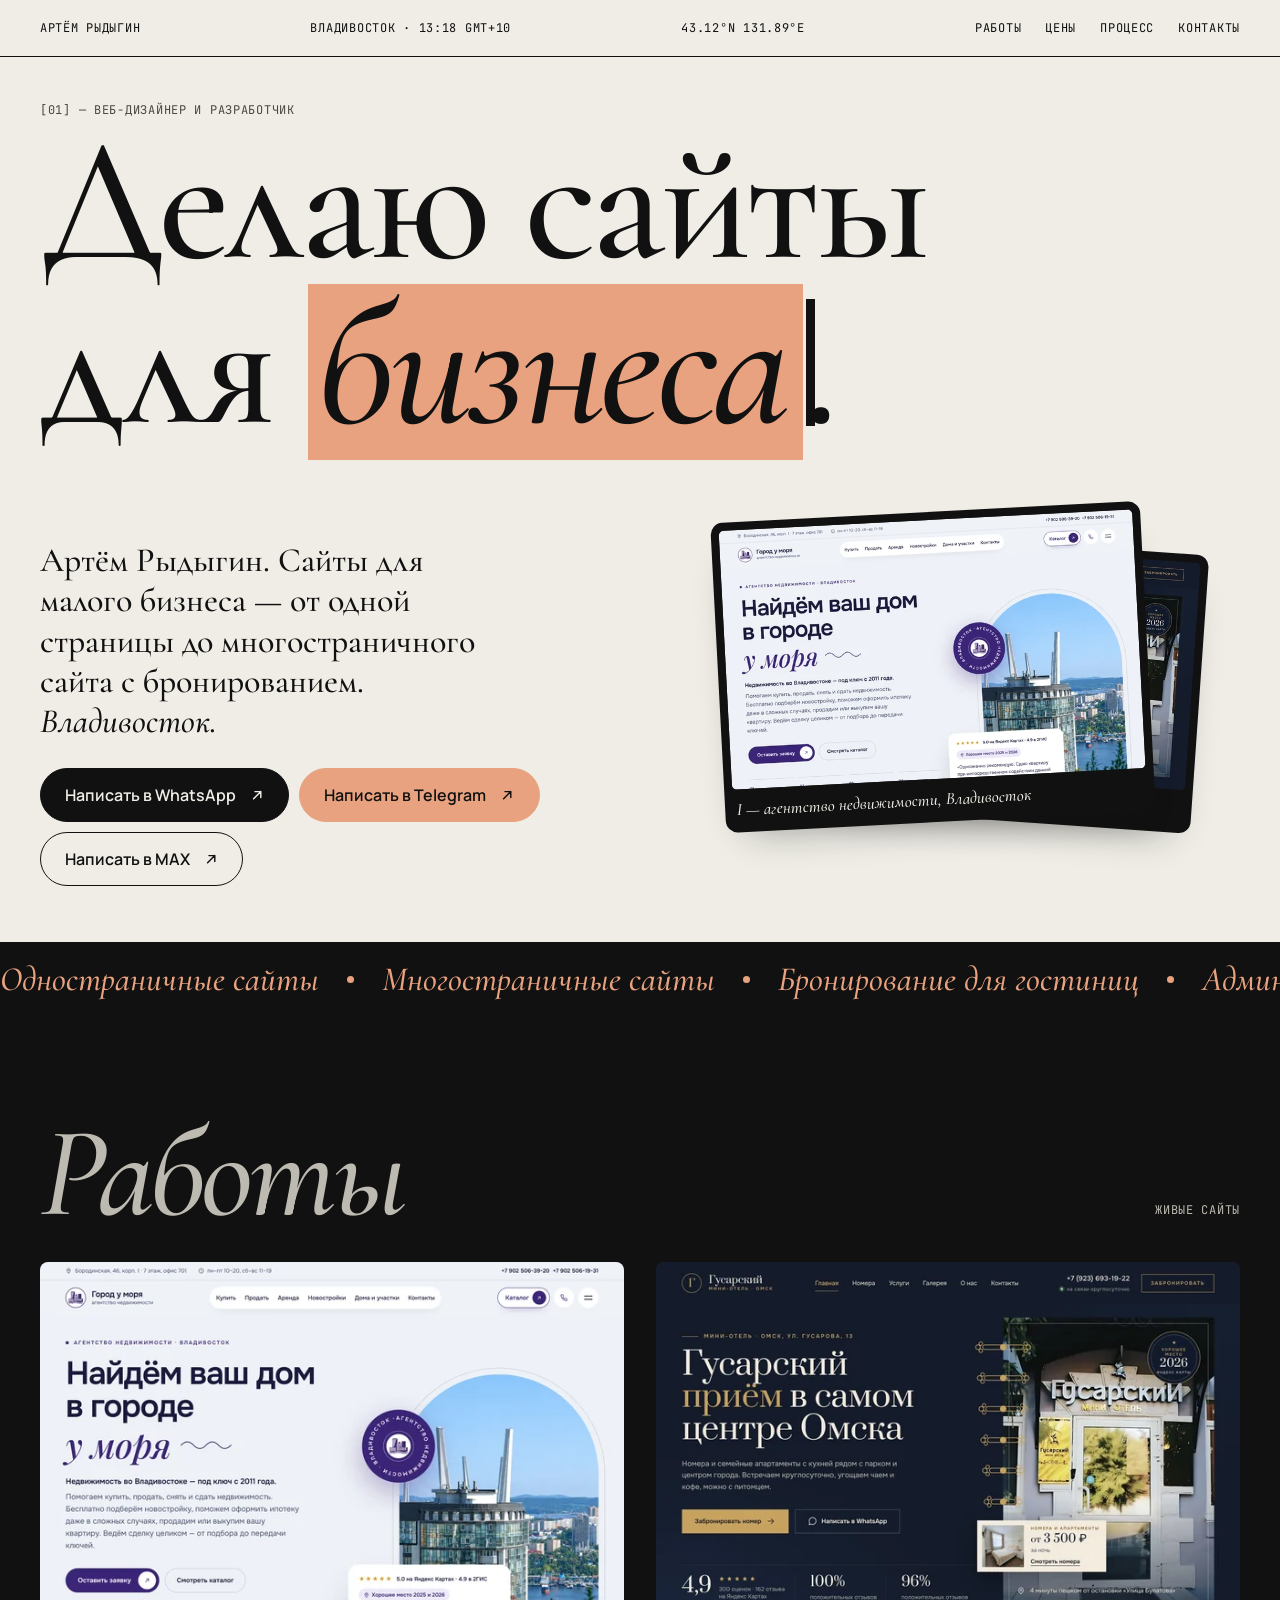
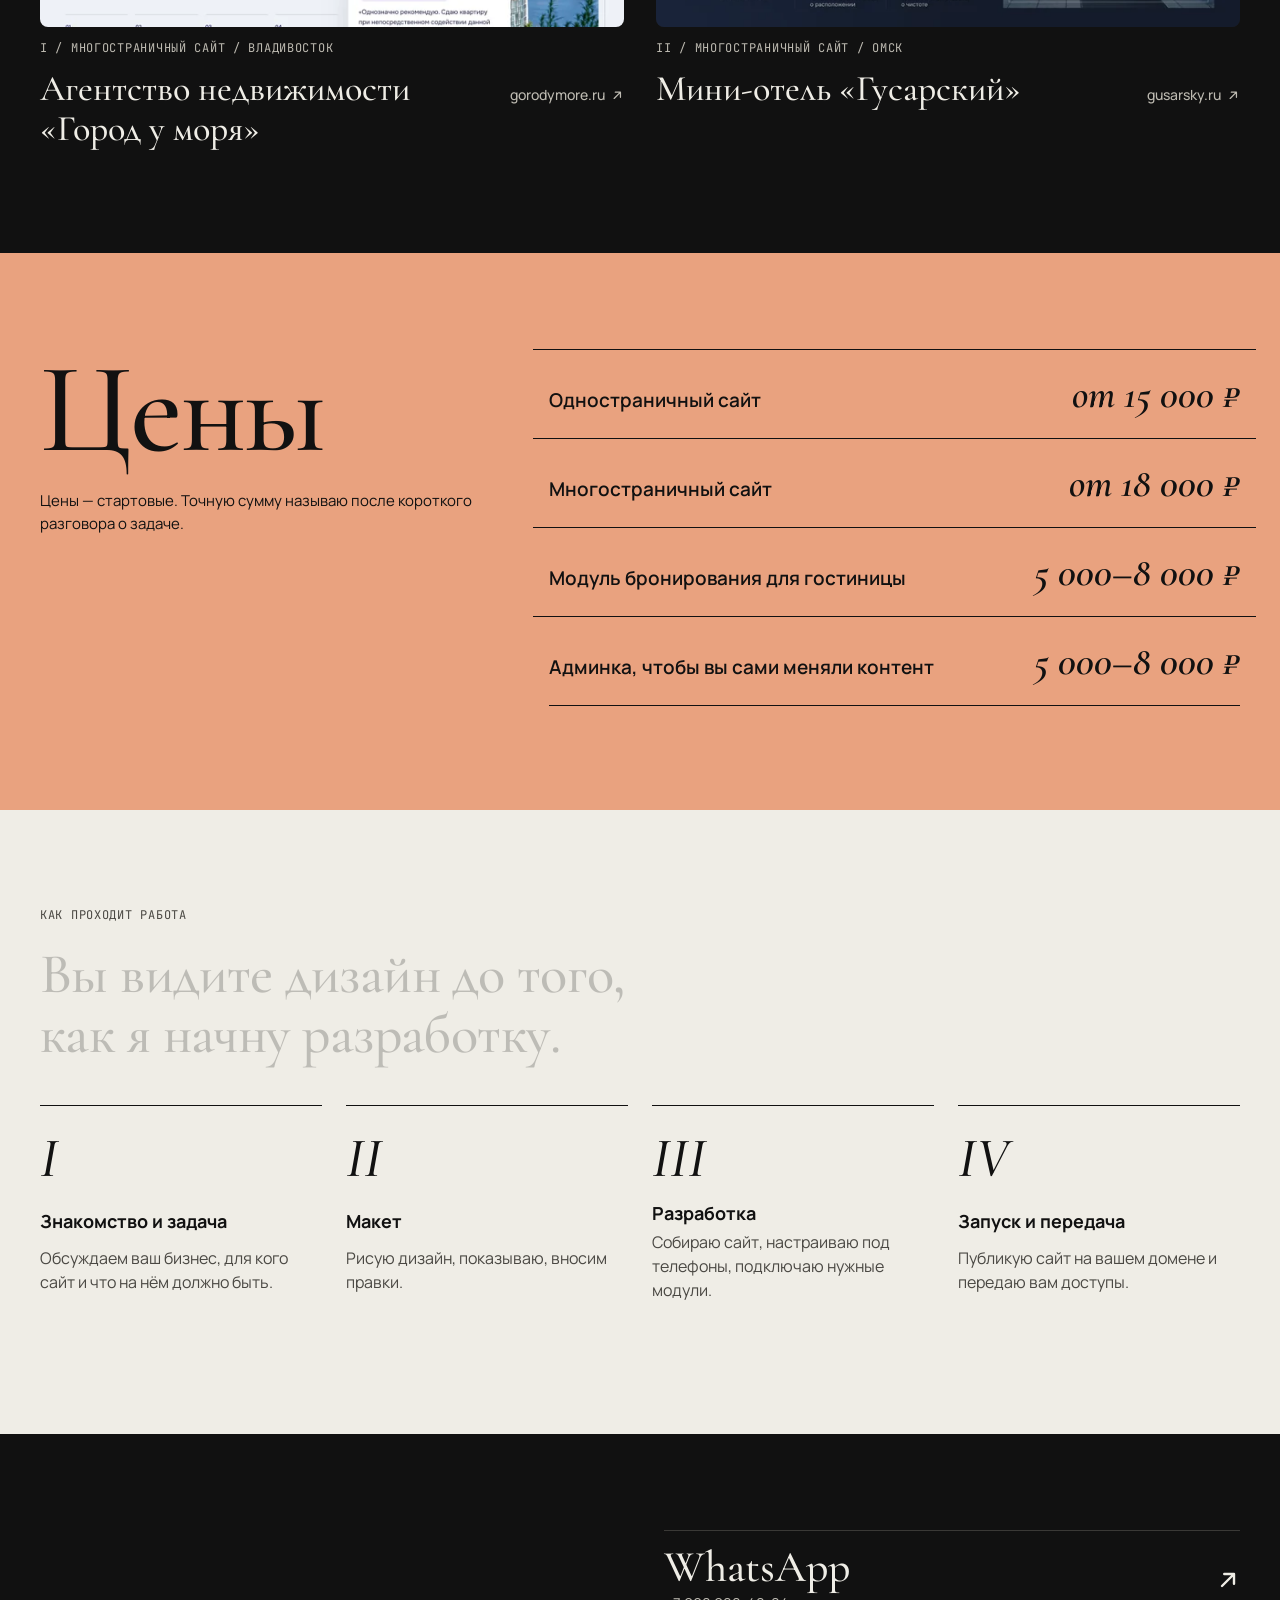
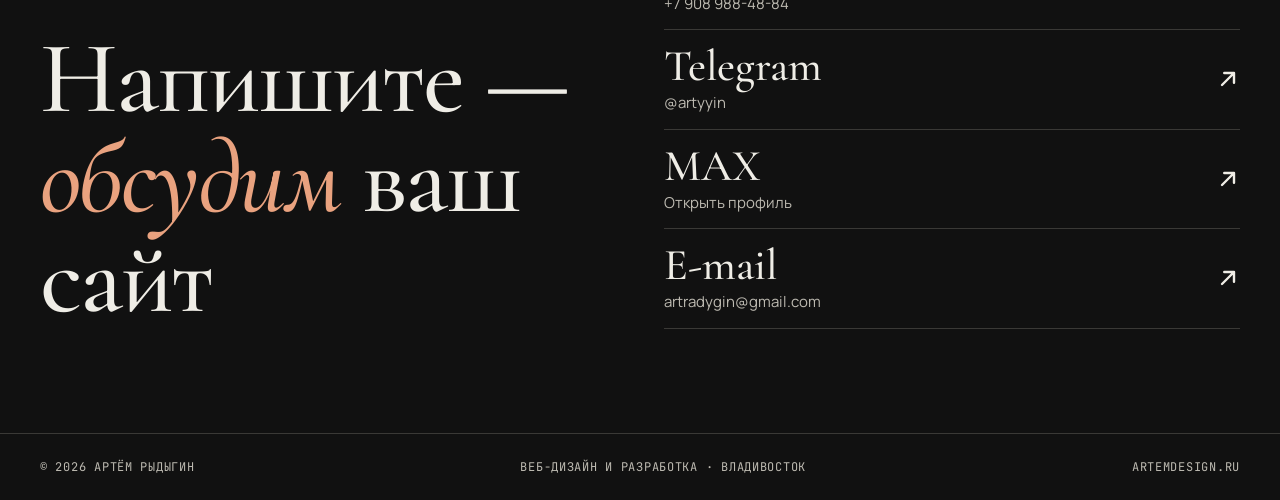
==== index.html @ bce433a4 "Сайт-визитка artemdesign.ru" ====
<!doctype html>
<html lang="ru">
<head>
<meta charset="utf-8">
<meta name="viewport" content="width=device-width, initial-scale=1, viewport-fit=cover">
<title>Артём Рыдыгин — сайты для бизнеса, Владивосток</title>
<meta name="description" content="Веб-дизайнер и разработчик Артём Рыдыгин. Одностраничные и многостраничные сайты для малого бизнеса, модуль бронирования и админка. Цены от 15 000 ₽.">
<link rel="canonical" href="https://artemdesign.ru/">
<meta name="theme-color" content="#EFEDE6">

<meta property="og:type" content="website">
<meta property="og:locale" content="ru_RU">
<meta property="og:site_name" content="artemdesign.ru">
<meta property="og:url" content="https://artemdesign.ru/">
<meta property="og:title" content="Артём Рыдыгин — сайты для бизнеса">
<meta property="og:description" content="Одностраничные и многостраничные сайты для малого бизнеса. Владивосток. Цены от 15 000 ₽.">
<meta property="og:image" content="https://artemdesign.ru/img/og.jpg">
<meta property="og:image:width" content="1200">
<meta property="og:image:height" content="630">
<meta property="og:image:alt" content="Артём Рыдыгин — делаю сайты для бизнеса. Владивосток">
<meta name="twitter:card" content="summary_large_image">

<link rel="icon" href="favicon.svg" type="image/svg+xml">
<link rel="icon" href="favicon-32.png" sizes="32x32" type="image/png">
<link rel="apple-touch-icon" href="apple-touch-icon.png">

<link rel="preload" href="fonts/cormorant-garamond-cyrillic-500-normal.woff2" as="font" type="font/woff2" crossorigin>
<link rel="preload" href="fonts/manrope-cyrillic-wght-normal.woff2" as="font" type="font/woff2" crossorigin>
<link rel="stylesheet" href="css/style.css">
<script>document.documentElement.classList.add('js')</script>
<script src="js/main.js" defer></script>
</head>
<body>
<a class="skip" href="#main">Перейти к содержимому</a>

<svg width="0" height="0" style="position:absolute" aria-hidden="true" focusable="false">
  <symbol id="i-arrow" viewBox="0 0 16 16"><path d="M4 12 12 4M5.5 4H12v6.5" fill="none" stroke="currentColor" stroke-width="1.6" stroke-linecap="round" stroke-linejoin="round"/></symbol>
</svg>

<header class="hud">
  <div class="wrap mono">
    <a class="hud__name" href="#top">Артём Рыдыгин</a>
    <span>Владивосток<span class="hud__time" aria-hidden="true"> · <time id="clock">--:--</time> GMT+10</span></span>
    <span class="hud__coords" aria-hidden="true">43.12°N 131.89°E</span>
    <nav class="hud__nav" aria-label="Разделы">
      <a href="#works">Работы</a>
      <a href="#prices">Цены</a>
      <a href="#process">Процесс</a>
      <a href="#contacts">Контакты</a>
    </nav>
  </div>
</header>

<main id="main">

  <!-- 1. ПЕРВЫЙ ЭКРАН -->
  <section class="hero" id="top">
    <div class="wrap hero__grid">
      <div class="hero__head">
        <p class="mono hero__label hero__fade">[01] — веб-дизайнер и разработчик</p>
        <h1 class="hero__title">
          <span class="sr-only">Делаю сайты для бизнеса.</span>
          <!-- Печатающийся текст: слова меняются по кругу. Список слов — в атрибуте data-type через «|». -->
          <span aria-hidden="true">
            <span class="line"><span>Делаю сайты</span></span>
            <span class="line"><span>для <i class="hl" id="type-word" data-type="бизнеса|гостиниц|агентств|вас">бизнеса</i>.</span></span>
          </span>
        </h1>
      </div>

      <div class="hero__side hero__fade">
        <p class="hero__lead">Артём Рыдыгин. Сайты для малого бизнеса — от&nbsp;одной страницы до многостраничного сайта с&nbsp;бронированием. <i>Владивосток.</i></p>
        <div class="btns" id="hero-cta">
          <a class="btn btn--ink" href="https://wa.me/79089884884" target="_blank" rel="noopener">Написать в WhatsApp <svg class="arrow" aria-hidden="true"><use href="#i-arrow"/></svg></a>
          <a class="btn btn--accent" href="https://t.me/artyyin" target="_blank" rel="noopener">Написать в Telegram <svg class="arrow" aria-hidden="true"><use href="#i-arrow"/></svg></a>
          <a class="btn btn--ghost" href="https://max.ru/u/f9LHodD0cOJtEj8_iA19902Yo01-WHfpEOih9MLzcV7LoJ5UbYwZzejPh-I" target="_blank" rel="noopener">Написать в MAX <svg class="arrow" aria-hidden="true"><use href="#i-arrow"/></svg></a>
        </div>
      </div>

      <a class="stack" href="#works" aria-label="Смотреть работы">
        <figure class="shot shot--b" aria-hidden="true">
          <img src="img/works/gusarsky-1200.webp" srcset="img/works/gusarsky-640.webp 640w, img/works/gusarsky-1200.webp 1200w" sizes="(min-width: 1000px) 380px, 92vw" width="1200" height="750" alt="">
          <figcaption>II — мини-отель, Омск</figcaption>
        </figure>
        <figure class="shot shot--a">
          <img src="img/works/gorodymore-1200.webp" srcset="img/works/gorodymore-640.webp 640w, img/works/gorodymore-1200.webp 1200w, img/works/gorodymore-1800.webp 1800w" sizes="(min-width: 1000px) 430px, 92vw" width="1200" height="750" alt="Сайт агентства недвижимости «Город у моря»" fetchpriority="high">
          <figcaption>I — агентство недвижимости, Владивосток</figcaption>
        </figure>
      </a>
    </div>
  </section>

  <div class="marquee" role="presentation">
    <div class="marquee__track">
      <div class="marquee__group">
        <span>Одностраничные сайты</span><span class="dot"></span>
        <span>Многостраничные сайты</span><span class="dot"></span>
        <span>Бронирование для гостиниц</span><span class="dot"></span>
        <span>Админка для правок</span><span class="dot"></span>
      </div>
      <div class="marquee__group" aria-hidden="true">
        <span>Одностраничные сайты</span><span class="dot"></span>
        <span>Многостраничные сайты</span><span class="dot"></span>
        <span>Бронирование для гостиниц</span><span class="dot"></span>
        <span>Админка для правок</span><span class="dot"></span>
      </div>
    </div>
  </div>

  <!-- 2. РАБОТЫ -->
  <section class="section dark works" id="works" aria-labelledby="works-title">
    <div class="wrap">
      <div class="section__head">
        <h2 class="section__title" id="works-title" data-reveal>Работы</h2>
        <span class="mono">Живые сайты</span>
      </div>

      <div class="works__grid">
        <article class="work" data-reveal>
          <a href="https://gorodymore.ru" target="_blank" rel="noopener">
            <div class="work__frame">
              <img src="img/works/gorodymore-640.webp" srcset="img/works/gorodymore-640.webp 640w, img/works/gorodymore-1200.webp 1200w, img/works/gorodymore-1800.webp 1800w" sizes="(min-width: 800px) 46vw, 92vw" width="1200" height="750" loading="lazy" decoding="async" alt="Главная страница сайта агентства недвижимости «Город у моря»">
            </div>
            <p class="mono work__meta">I / многостраничный сайт / Владивосток</p>
            <h3 class="work__title">Агентство недвижимости «Город у&nbsp;моря» <span class="work__url">gorodymore.ru <svg class="arrow" aria-hidden="true"><use href="#i-arrow"/></svg></span></h3>
          </a>
        </article>

        <article class="work" data-reveal data-delay="1">
          <a href="https://gusarsky.ru" target="_blank" rel="noopener">
            <div class="work__frame">
              <img src="img/works/gusarsky-640.webp" srcset="img/works/gusarsky-640.webp 640w, img/works/gusarsky-1200.webp 1200w, img/works/gusarsky-1800.webp 1800w" sizes="(min-width: 800px) 46vw, 92vw" width="1200" height="750" loading="lazy" decoding="async" alt="Главная страница сайта мини-отеля «Гусарский»">
            </div>
            <p class="mono work__meta">II / многостраничный сайт / Омск</p>
            <h3 class="work__title">Мини-отель «Гусарский» <span class="work__url">gusarsky.ru <svg class="arrow" aria-hidden="true"><use href="#i-arrow"/></svg></span></h3>
          </a>
        </article>

        <!-- [ЗАПОЛНИТЬ] Работа III. Чтобы показать: уберите слово hidden, вставьте скриншот (img/works/имя-640.webp и -1200.webp), ссылку и подписи. -->
        <article class="work" data-reveal hidden>
          <a href="https://ЗАПОЛНИТЬ" target="_blank" rel="noopener">
            <div class="work__frame">
              <img src="img/works/ЗАПОЛНИТЬ-640.webp" srcset="img/works/ЗАПОЛНИТЬ-640.webp 640w, img/works/ЗАПОЛНИТЬ-1200.webp 1200w, img/works/ЗАПОЛНИТЬ-1800.webp 1800w" sizes="(min-width: 800px) 46vw, 92vw" width="1200" height="750" loading="lazy" decoding="async" alt="[ЗАПОЛНИТЬ]">
            </div>
            <p class="mono work__meta">III / [ЗАПОЛНИТЬ тип сайта] / [ЗАПОЛНИТЬ город]</p>
            <h3 class="work__title">[ЗАПОЛНИТЬ название] <span class="work__url">[ЗАПОЛНИТЬ адрес] <svg class="arrow" aria-hidden="true"><use href="#i-arrow"/></svg></span></h3>
          </a>
        </article>

        <!-- [ЗАПОЛНИТЬ] Работа IV — так же, как III. -->
        <article class="work" data-reveal data-delay="1" hidden>
          <a href="https://ЗАПОЛНИТЬ" target="_blank" rel="noopener">
            <div class="work__frame">
              <img src="img/works/ЗАПОЛНИТЬ-640.webp" srcset="img/works/ЗАПОЛНИТЬ-640.webp 640w, img/works/ЗАПОЛНИТЬ-1200.webp 1200w, img/works/ЗАПОЛНИТЬ-1800.webp 1800w" sizes="(min-width: 800px) 46vw, 92vw" width="1200" height="750" loading="lazy" decoding="async" alt="[ЗАПОЛНИТЬ]">
            </div>
            <p class="mono work__meta">IV / [ЗАПОЛНИТЬ тип сайта] / [ЗАПОЛНИТЬ город]</p>
            <h3 class="work__title">[ЗАПОЛНИТЬ название] <span class="work__url">[ЗАПОЛНИТЬ адрес] <svg class="arrow" aria-hidden="true"><use href="#i-arrow"/></svg></span></h3>
          </a>
        </article>
      </div>
    </div>
  </section>

  <!-- 3. УСЛУГИ И ЦЕНЫ -->
  <section class="section prices" id="prices" aria-labelledby="prices-title">
    <div class="wrap prices__grid">
      <div>
        <h2 class="section__title" id="prices-title" data-reveal>Цены</h2>
        <p class="prices__note" data-reveal data-delay="1">Цены — стартовые. Точную сумму называю после короткого разговора о&nbsp;задаче.</p>
      </div>
      <ul class="prices__list">
        <li class="price" data-reveal><span class="price__name">Одностраничный сайт</span><span class="price__sum">от 15&nbsp;000&nbsp;₽</span></li>
        <li class="price" data-reveal data-delay="1"><span class="price__name">Многостраничный сайт</span><span class="price__sum">от 18&nbsp;000&nbsp;₽</span></li>
        <li class="price" data-reveal data-delay="2"><span class="price__name">Модуль бронирования для гостиницы</span><span class="price__sum">5&nbsp;000–8&nbsp;000&nbsp;₽</span></li>
        <li class="price" data-reveal data-delay="3"><span class="price__name">Админка, чтобы вы сами меняли контент</span><span class="price__sum">5&nbsp;000–8&nbsp;000&nbsp;₽</span></li>
      </ul>
    </div>
  </section>

  <!-- 4. КАК ПРОХОДИТ РАБОТА -->
  <section class="section process" id="process" aria-labelledby="process-title">
    <div class="wrap">
      <h2 class="sr-only" id="process-title">Как проходит работа</h2>
      <p class="mono" style="color:var(--muted);margin-bottom:20px">Как проходит работа</p>
      <p class="process__intro" data-words>Вы видите дизайн до того, как я начну разработку.</p>
      <ol class="steps">
        <li class="step" data-reveal><span class="step__num" aria-hidden="true">I</span><h3 class="step__title">Знакомство и задача</h3><p class="step__text">Обсуждаем ваш бизнес, для кого сайт и что на нём должно быть.</p></li>
        <li class="step" data-reveal data-delay="1"><span class="step__num" aria-hidden="true">II</span><h3 class="step__title">Макет</h3><p class="step__text">Рисую дизайн, показываю, вносим правки.</p></li>
        <li class="step" data-reveal data-delay="2"><span class="step__num" aria-hidden="true">III</span><h3 class="step__title">Разработка</h3><p class="step__text">Собираю сайт, настраиваю под телефоны, подключаю нужные модули.</p></li>
        <li class="step" data-reveal data-delay="3"><span class="step__num" aria-hidden="true">IV</span><h3 class="step__title">Запуск и передача</h3><p class="step__text">Публикую сайт на вашем домене и передаю вам доступы.</p></li>
      </ol>
    </div>
  </section>

  <!-- 5. ОТЗЫВ — [ЗАПОЛНИТЬ]. Блок скрыт (hidden), пока нет реального отзыва с разрешением клиента.
       Чтобы показать: уберите слово hidden и впишите текст отзыва, имя и компанию. -->
  <section class="section review" id="review" aria-labelledby="review-title" hidden>
    <div class="wrap">
      <h2 class="mono" id="review-title" style="color:var(--muted);margin-bottom:20px">Отзыв</h2>
      <figure>
        <blockquote><p>[ЗАПОЛНИТЬ: текст отзыва]</p></blockquote>
        <figcaption class="mono">[ЗАПОЛНИТЬ: имя, компания]</figcaption>
      </figure>
    </div>
  </section>

  <!-- 6. КОНТАКТЫ -->
  <section class="section dark contacts" id="contacts" aria-labelledby="contacts-title">
    <div class="wrap contacts__grid">
      <h2 class="contacts__title" id="contacts-title" data-reveal>Напишите — <i>обсудим</i> ваш сайт</h2>
      <ul class="clist">
        <li data-reveal><a href="https://wa.me/79089884884" target="_blank" rel="noopener"><span class="clist__label">WhatsApp</span><span class="clist__value">+7 908 988-48-84</span><svg class="arrow" aria-hidden="true"><use href="#i-arrow"/></svg></a></li>
        <li data-reveal data-delay="1"><a href="https://t.me/artyyin" target="_blank" rel="noopener"><span class="clist__label">Telegram</span><span class="clist__value">@artyyin</span><svg class="arrow" aria-hidden="true"><use href="#i-arrow"/></svg></a></li>
        <li data-reveal data-delay="1"><a href="https://max.ru/u/f9LHodD0cOJtEj8_iA19902Yo01-WHfpEOih9MLzcV7LoJ5UbYwZzejPh-I" target="_blank" rel="noopener"><span class="clist__label">MAX</span><span class="clist__value">Открыть профиль</span><svg class="arrow" aria-hidden="true"><use href="#i-arrow"/></svg></a></li>
        <li data-reveal data-delay="2"><a href="mailto:artradygin@gmail.com"><span class="clist__label">E-mail</span><span class="clist__value">artradygin@gmail.com</span><svg class="arrow" aria-hidden="true"><use href="#i-arrow"/></svg></a></li>
      </ul>
    </div>
  </section>
</main>

<footer class="dark foot">
  <div class="wrap mono">
    <span>© <span id="year">2026</span> Артём Рыдыгин</span>
    <span>Веб-дизайн и разработка · Владивосток</span>
    <!-- [ЗАПОЛНИТЬ при желании] статус: самозанятый / ИП, ИНН — только если хотите это показывать -->
    <span>artemdesign.ru</span>
  </div>
</footer>

<nav class="dock" id="dock" aria-label="Быстрая связь">
  <a href="https://wa.me/79089884884" target="_blank" rel="noopener">WhatsApp</a>
  <a href="https://t.me/artyyin" target="_blank" rel="noopener">Telegram</a>
  <a href="https://max.ru/u/f9LHodD0cOJtEj8_iA19902Yo01-WHfpEOih9MLzcV7LoJ5UbYwZzejPh-I" target="_blank" rel="noopener">MAX</a>
</nav>
</body>
</html>
---- css/style.css ----
/* ==========================================================
   artemdesign.ru — визитка Артёма Рыдыгина
   Mobile first. Одна тема. Анимации — только transform/opacity.
   ========================================================== */

/* ---------- Шрифты (лежат локально в /fonts) ---------- */
@font-face{font-family:"Cormorant Garamond";font-style:normal;font-weight:500;font-display:swap;src:url(../fonts/cormorant-garamond-cyrillic-500-normal.woff2) format("woff2");unicode-range:U+0301,U+0400-045F,U+0490-0491,U+04B0-04B1,U+2116}
@font-face{font-family:"Cormorant Garamond";font-style:normal;font-weight:500;font-display:swap;src:url(../fonts/cormorant-garamond-latin-500-normal.woff2) format("woff2");unicode-range:U+0000-00FF,U+0131,U+0152-0153,U+02BB-02BC,U+02C6,U+02DA,U+02DC,U+2000-206F,U+20AC,U+2122,U+2212,U+FEFF,U+FFFD}
@font-face{font-family:"Cormorant Garamond";font-style:normal;font-weight:500;font-display:swap;src:url(../fonts/cormorant-garamond-rub-500-normal.woff2) format("woff2");unicode-range:U+20BD}
@font-face{font-family:"Cormorant Garamond";font-style:italic;font-weight:500;font-display:swap;src:url(../fonts/cormorant-garamond-cyrillic-500-italic.woff2) format("woff2");unicode-range:U+0301,U+0400-045F,U+0490-0491,U+04B0-04B1,U+2116}
@font-face{font-family:"Cormorant Garamond";font-style:italic;font-weight:500;font-display:swap;src:url(../fonts/cormorant-garamond-latin-500-italic.woff2) format("woff2");unicode-range:U+0000-00FF,U+0131,U+0152-0153,U+02BB-02BC,U+02C6,U+02DA,U+02DC,U+2000-206F,U+20AC,U+2122,U+2212,U+FEFF,U+FFFD}
@font-face{font-family:"Cormorant Garamond";font-style:italic;font-weight:500;font-display:swap;src:url(../fonts/cormorant-garamond-rub-500-italic.woff2) format("woff2");unicode-range:U+20BD}
@font-face{font-family:"Cormorant Garamond";font-style:italic;font-weight:600;font-display:swap;src:url(../fonts/cormorant-garamond-cyrillic-600-italic.woff2) format("woff2");unicode-range:U+0301,U+0400-045F,U+0490-0491,U+04B0-04B1,U+2116}
@font-face{font-family:"Cormorant Garamond";font-style:italic;font-weight:600;font-display:swap;src:url(../fonts/cormorant-garamond-latin-600-italic.woff2) format("woff2");unicode-range:U+0000-00FF,U+0131,U+0152-0153,U+02BB-02BC,U+02C6,U+02DA,U+02DC,U+2000-206F,U+20AC,U+2122,U+2212,U+FEFF,U+FFFD}
@font-face{font-family:"Cormorant Garamond";font-style:italic;font-weight:600;font-display:swap;src:url(../fonts/cormorant-garamond-rub-600-italic.woff2) format("woff2");unicode-range:U+20BD}
@font-face{font-family:Manrope;font-style:normal;font-weight:200 800;font-display:swap;src:url(../fonts/manrope-cyrillic-wght-normal.woff2) format("woff2");unicode-range:U+0301,U+0400-045F,U+0490-0491,U+04B0-04B1,U+2116}
@font-face{font-family:Manrope;font-style:normal;font-weight:200 800;font-display:swap;src:url(../fonts/manrope-latin-wght-normal.woff2) format("woff2");unicode-range:U+0000-00FF,U+0131,U+0152-0153,U+02BB-02BC,U+02C6,U+02DA,U+02DC,U+2000-206F,U+20AC,U+2122,U+2212,U+FEFF,U+FFFD}
@font-face{font-family:Manrope;font-style:normal;font-weight:200 800;font-display:swap;src:url(../fonts/manrope-rub-wght-normal.woff2) format("woff2");unicode-range:U+20BD}
@font-face{font-family:"JetBrains Mono";font-style:normal;font-weight:400;font-display:swap;src:url(../fonts/jetbrains-mono-cyrillic-400-normal.woff2) format("woff2");unicode-range:U+0301,U+0400-045F,U+0490-0491,U+04B0-04B1,U+2116}
@font-face{font-family:"JetBrains Mono";font-style:normal;font-weight:400;font-display:swap;src:url(../fonts/jetbrains-mono-latin-400-normal.woff2) format("woff2");unicode-range:U+0000-00FF,U+0131,U+0152-0153,U+02BB-02BC,U+02C6,U+02DA,U+02DC,U+2000-206F,U+20AC,U+2122,U+2212,U+FEFF,U+FFFD}

/* ---------- Переменные ---------- */
:root{
  --paper:#EFEDE6;
  --ink:#111111;
  --muted:#4A4843;        /* на бумаге: контраст ~8:1 */
  --accent:#E9A27F;       /* мягкий абрикос вместо оранжевого */
  --accent-deep:#9A4A26;  /* для ссылок при наведении на бумаге */
  --on-dark:#EFEDE6;
  --on-dark-muted:#BDBAB1;/* на чёрном: контраст ~10:1 */
  --line-dark:#3A3936;

  --serif:"Cormorant Garamond", "Times New Roman", Georgia, serif;
  --sans:Manrope, system-ui, -apple-system, "Segoe UI", Roboto, sans-serif;
  --mono:"JetBrains Mono", ui-monospace, SFMono-Regular, Menlo, monospace;

  --pad:16px;
  --max:1360px;
  --ease:cubic-bezier(.2,.7,.2,1);
}
@media (min-width:700px){:root{--pad:32px}}
@media (min-width:1100px){:root{--pad:40px}}

/* ---------- База ---------- */
*,*::before,*::after{box-sizing:border-box}
html{-webkit-text-size-adjust:100%;text-size-adjust:100%}
@media (prefers-reduced-motion:no-preference){html{scroll-behavior:smooth}}
body{margin:0;background:var(--paper);color:var(--ink);font-family:var(--sans);font-size:16px;line-height:1.5;-webkit-font-smoothing:antialiased;text-rendering:optimizeLegibility}
img{display:block;max-width:100%;height:auto}
a{color:inherit}
h1,h2,h3,p{margin:0}
:focus-visible{outline:2px solid var(--ink);outline-offset:3px;border-radius:4px}
.dark :focus-visible{outline-color:var(--on-dark)}
.wrap{width:100%;max-width:var(--max);margin-inline:auto;padding-inline:var(--pad)}
.sr-only{position:absolute;width:1px;height:1px;padding:0;margin:-1px;overflow:hidden;clip:rect(0,0,0,0);white-space:nowrap;border:0}
.skip{position:absolute;left:8px;top:-60px;z-index:100;background:var(--ink);color:var(--paper);padding:12px 16px;border-radius:8px;text-decoration:none}
.skip:focus{top:8px}
.mono{font-family:var(--mono);font-size:12px;letter-spacing:.06em;text-transform:uppercase}
.arrow{width:.9em;height:.9em;flex:none;transition:transform .3s var(--ease)}

/* ---------- Шапка (приборная строка) ---------- */
.hud{border-bottom:1px solid var(--ink)}
.hud .wrap{min-height:48px;display:flex;align-items:center;justify-content:space-between;gap:16px}
.hud__name{font-weight:400;text-decoration:none}
.hud__coords,.hud__nav{display:none}
.hud__nav{gap:24px}
.hud__nav a{text-decoration:none;padding:12px 0}
.hud__nav a:hover{color:var(--accent-deep)}
@media (min-width:1000px){
  .hud .wrap{min-height:56px}
  .hud__coords,.hud__nav{display:flex}
}

/* ---------- Кнопки ---------- */
.btns{display:flex;flex-direction:column;gap:10px}
.btn{display:flex;align-items:center;justify-content:space-between;gap:14px;min-height:56px;padding:0 24px;border-radius:999px;font-family:var(--sans);font-weight:600;font-size:16px;text-decoration:none;border:1px solid var(--ink);transition:background-color .25s,color .25s}
.btn:hover .arrow{transform:translate(2px,-2px)}
.btn--ink{background:var(--ink);color:var(--paper)}
.btn--ink:hover{background:#2a2a2a}
.btn--accent{background:var(--accent);color:var(--ink);border-color:var(--accent)}
.btn--accent:hover{background:#E19470}
.btn--ghost{background:transparent;color:var(--ink)}
.btn--ghost:hover{background:var(--ink);color:var(--paper)}
@media (min-width:600px){
  .btns{flex-direction:row;flex-wrap:wrap}
  .btn{justify-content:center;min-height:54px}
}

/* ---------- Первый экран ---------- */
.hero{padding-block:28px 40px;overflow:hidden}
.hero__grid{display:grid;gap:28px}
.hero__label{color:var(--muted)}
.hero__title{font-family:var(--serif);font-weight:500;font-size:clamp(44px,14vw,176px);line-height:.94;letter-spacing:-.025em;margin-top:18px}
.hero__title .line{display:block;overflow:hidden;padding-bottom:.06em;margin-bottom:-.06em}
.hero__title .line>span{display:inline-block;white-space:nowrap}
.caret{display:inline-block;width:.05em;height:.72em;margin-left:.02em;margin-right:-.07em;background:currentColor;vertical-align:-.02em;animation:blink 1.05s steps(1) infinite}
@keyframes blink{50%{opacity:0}}
.hl{font-style:italic;padding:0 .1em 0 .06em;border-radius:.06em;background:linear-gradient(var(--accent),var(--accent)) no-repeat 0 0/100% 100%;-webkit-box-decoration-break:clone;box-decoration-break:clone}
.hero__lead{font-family:var(--serif);font-size:clamp(24px,3.2vw,34px);line-height:1.18;max-width:30ch}
.hero__lead i{font-style:italic}
.hero__side{display:flex;flex-direction:column;gap:26px}

.stack{position:relative;display:block;text-decoration:none}
.shot{display:flex;flex-direction:column;gap:8px;background:var(--ink);color:var(--on-dark);border-radius:12px;padding:8px;box-shadow:0 20px 40px -24px rgba(17,17,17,.45)}
.shot img{border-radius:5px;aspect-ratio:16/10;object-fit:cover;object-position:top;width:100%}
.shot figcaption{font-family:var(--serif);font-style:italic;font-size:17px;padding:0 4px 2px}
.stack .shot--a{transform:rotate(-2deg)}
.stack .shot--b{display:none}

@media (min-width:1000px){
  .hero{padding-block:44px 56px}
  .hero__title{margin-top:0}
  .hero__grid{grid-template-columns:minmax(0,1.05fr) minmax(0,1fr);align-items:end;column-gap:48px;row-gap:36px}
  .hero__head{grid-column:1/-1}
  .stack{height:400px}
  .stack .shot{position:absolute;width:min(430px,82%)}
  .stack .shot--a{left:0;top:10px;transform:rotate(-3deg);z-index:2}
  .stack .shot--b{display:flex;right:0;top:40px;transform:rotate(4deg);width:min(380px,72%)}
  .stack:hover .shot--a{transform:rotate(-4deg) translateY(-6px)}
  .stack:hover .shot--b{transform:rotate(6deg) translate(8px,-4px)}
  .stack .shot{transition:transform .5s var(--ease)}
}

/* ---------- Бегущая строка ---------- */
.marquee{background:var(--ink);color:var(--accent);overflow:hidden;padding-block:12px}
.marquee__track{display:flex;width:max-content;font-family:var(--serif);font-style:italic;font-weight:500;font-size:clamp(24px,3vw,34px);white-space:nowrap}
.marquee__group{display:flex;align-items:center;gap:28px;padding-right:28px}
.dot{width:7px;height:7px;border-radius:50%;background:currentColor;flex:none}

/* ---------- Разделы: общее ---------- */
.section{padding-block:56px 64px}
@media (min-width:1000px){.section{padding-block:96px 104px}}
.section__head{display:flex;justify-content:space-between;align-items:baseline;gap:16px;margin-bottom:28px}
.section__title{font-family:var(--serif);font-weight:500;font-size:clamp(64px,10vw,140px);line-height:.95;letter-spacing:-.025em}
.dark{background:var(--ink);color:var(--on-dark)}

/* ---------- Работы ---------- */
.works .section__title{font-style:italic;color:var(--on-dark-muted)}
.works .section__head .mono{color:var(--on-dark-muted)}
.works__grid{display:grid;gap:40px}
@media (min-width:800px){.works__grid{grid-template-columns:repeat(2,minmax(0,1fr));gap:48px 32px}}
.work a{display:flex;flex-direction:column;gap:12px;text-decoration:none}
.work__frame{border-radius:8px;overflow:hidden;background:#1d1d1c}
.work__frame img{width:100%;aspect-ratio:16/10;object-fit:cover;object-position:top;transition:transform .9s var(--ease)}
.work a:hover .work__frame img{transform:scale(1.03)}
.work__meta{color:var(--on-dark-muted)}
.work__title{font-family:var(--serif);font-weight:500;font-size:clamp(26px,3vw,36px);line-height:1.1;display:flex;align-items:baseline;justify-content:space-between;gap:16px}
.work__url{font-family:var(--sans);font-size:14px;color:var(--on-dark-muted);display:inline-flex;align-items:center;gap:6px;white-space:nowrap}
.work a:hover .work__url{color:var(--on-dark)}
.work a:hover .arrow{transform:translate(2px,-2px)}

/* ---------- Цены ---------- */
.prices{background:var(--accent)}
.prices__list{list-style:none;margin:0;padding:0;border-bottom:1px solid var(--ink)}
.price{position:relative;isolation:isolate;display:grid;grid-template-columns:1fr auto;align-items:baseline;gap:6px 16px;padding:18px 12px;margin-inline:-12px;border-top:1px solid var(--ink)}
/* мягкая подсветка: светлая полоса «наливается» слева направо, текст чуть сдвигается */
.price::before{content:"";position:absolute;inset:0;z-index:-1;background:rgba(239,237,230,.6);border-radius:6px;transform:scaleX(0);transform-origin:left center;transition:transform .8s var(--ease)}
.price__name,.price__sum{transition:transform .7s var(--ease)}
.price__name{font-weight:600;font-size:17px;line-height:1.3}
.price__sum{font-family:var(--serif);font-style:italic;font-weight:600;font-size:clamp(26px,3.4vw,40px);line-height:1;white-space:nowrap}
.price.is-active::before{transform:scaleX(1)}
.price.is-active .price__name{transform:translateX(10px)}
.price.is-active .price__sum{transform:translateX(-8px)}
@media (hover:hover){
  .price:hover::before{transform:scaleX(1)}
  .price:hover .price__name{transform:translateX(10px)}
  .price:hover .price__sum{transform:translateX(-8px)}
}
.prices__note{margin-top:20px;font-size:15px;max-width:52ch}
@media (min-width:1000px){
  .prices__grid{display:grid;grid-template-columns:minmax(0,.8fr) minmax(0,1.2fr);gap:48px;align-items:start}
  .price{padding:24px 16px;margin-inline:-16px}
  .price__name{font-size:19px}
}

/* ---------- Как проходит работа ---------- */
.process__intro{font-family:var(--serif);font-size:clamp(30px,4.4vw,60px);line-height:1.08;letter-spacing:-.01em;max-width:22ch;margin-bottom:40px}
.process__intro .w{transition:opacity .3s linear}
.steps{list-style:none;margin:0;padding:0;display:grid;gap:0;counter-reset:step}
.step{border-top:1px solid var(--ink);padding:20px 0 28px;display:grid;grid-template-columns:64px 1fr;gap:4px 12px}
.step__num{font-family:var(--serif);font-style:italic;font-weight:500;font-size:34px;line-height:1;grid-row:span 2}
.step__title{font-weight:700;font-size:18px;line-height:1.3}
.step__text{color:var(--muted);font-size:16px}
@media (min-width:900px){
  .steps{grid-template-columns:repeat(4,minmax(0,1fr));gap:24px}
  .step{grid-template-columns:1fr;padding-top:24px}
  .step__num{font-size:56px;grid-row:auto;margin-bottom:12px}
}

/* ---------- Отзыв (скрыт, пока нет реального) ---------- */
.review blockquote{margin:0;font-family:var(--serif);font-size:clamp(28px,3.6vw,48px);line-height:1.15;max-width:28ch}
.review figcaption{margin-top:20px}

/* ---------- Контакты ---------- */
.contacts__title{font-family:var(--serif);font-weight:500;font-size:clamp(48px,8vw,120px);line-height:.98;letter-spacing:-.02em;margin-bottom:36px}
.contacts__title i{color:var(--accent)}
.clist{list-style:none;margin:0;padding:0;border-bottom:1px solid var(--line-dark)}
.clist a{display:grid;grid-template-columns:1fr auto;align-items:center;gap:4px 16px;min-height:72px;padding:14px 0;border-top:1px solid var(--line-dark);text-decoration:none;transition:color .25s}
.clist__label{font-family:var(--serif);font-size:clamp(28px,3.6vw,44px);line-height:1}
.clist__value{grid-column:1;color:var(--on-dark-muted);font-size:15px;overflow-wrap:anywhere}
.clist .arrow{grid-row:1/span 2;grid-column:2;width:24px;height:24px}
.clist a:hover{color:var(--accent)}
.clist a:hover .arrow{transform:translate(3px,-3px)}
@media (min-width:900px){
  .contacts__grid{display:grid;grid-template-columns:minmax(0,1fr) minmax(0,1fr);gap:48px;align-items:end}
  .contacts__title{margin-bottom:0}
}

/* ---------- Подвал ---------- */
.foot{border-top:1px solid var(--line-dark);padding-block:24px calc(24px + env(safe-area-inset-bottom))}
.foot .wrap{display:flex;flex-wrap:wrap;gap:8px 24px;justify-content:space-between;color:var(--on-dark-muted)}

/* ---------- Нижняя панель связи (только телефон) ---------- */
.dock{position:fixed;left:10px;right:10px;bottom:calc(10px + env(safe-area-inset-bottom));z-index:50;display:grid;grid-template-columns:repeat(3,minmax(0,1fr));gap:6px;padding:6px;background:var(--ink);border-radius:999px;box-shadow:0 12px 30px -10px rgba(0,0,0,.5);transform:translateY(140%);transition:transform .4s var(--ease)}
.dock.is-shown{transform:none}
.dock a{min-height:48px;display:flex;align-items:center;justify-content:center;border-radius:999px;text-decoration:none;font-weight:700;font-size:14px}
.dock a:nth-child(1){background:var(--paper);color:var(--ink)}
.dock a:nth-child(2){background:var(--accent);color:var(--ink)}
.dock a:nth-child(3){color:var(--paper);border:1px solid #5a5955}
.dock :focus-visible{outline-color:var(--paper)}
@media (min-width:1000px){.dock{display:none}}
html:not(.js) .dock{display:none}

/* ==========================================================
   Анимации. Включаются только если JS есть и человек
   не просил уменьшить движение.
   ========================================================== */
@media (prefers-reduced-motion:no-preference){
  .js .hero__title .line>span{animation:rise 1s var(--ease) both}
  .js .hero__title .line:nth-child(2)>span{animation-delay:.12s}
  .js .hl{animation:marker .9s .75s var(--ease) both}
  .js .hero__fade{animation:fade .8s .45s var(--ease) both}
  .js .stack{animation:fade 1s .6s var(--ease) both}

  .marquee__track{animation:marquee 38s linear infinite}
  .marquee:hover .marquee__track{animation-play-state:paused}

  .js [data-reveal]{opacity:0;transform:translateY(28px);transition:opacity .9s var(--ease),transform .9s var(--ease)}
  .js [data-reveal].is-in{opacity:1;transform:none}
  .js [data-reveal][data-delay="1"]{transition-delay:.1s}
  .js [data-reveal][data-delay="2"]{transition-delay:.2s}
  .js [data-reveal][data-delay="3"]{transition-delay:.3s}
  .js .work[data-reveal] .work__frame img{transform:scale(1.08)}
  .js .work[data-reveal].is-in .work__frame img{transform:none}
  .js .work[data-reveal].is-in a:hover .work__frame img{transform:scale(1.03)}
}
@keyframes rise{from{transform:translateY(105%)}to{transform:none}}
@keyframes marker{from{background-size:0% 100%}to{background-size:100% 100%}}
@keyframes fade{from{opacity:0;transform:translateY(16px)}to{opacity:1;transform:none}}
@keyframes marquee{to{transform:translateX(-50%)}}

@media (prefers-reduced-motion:reduce){
  *,*::before,*::after{transition-duration:.01ms!important;animation:none!important}
  .caret{display:none}
}
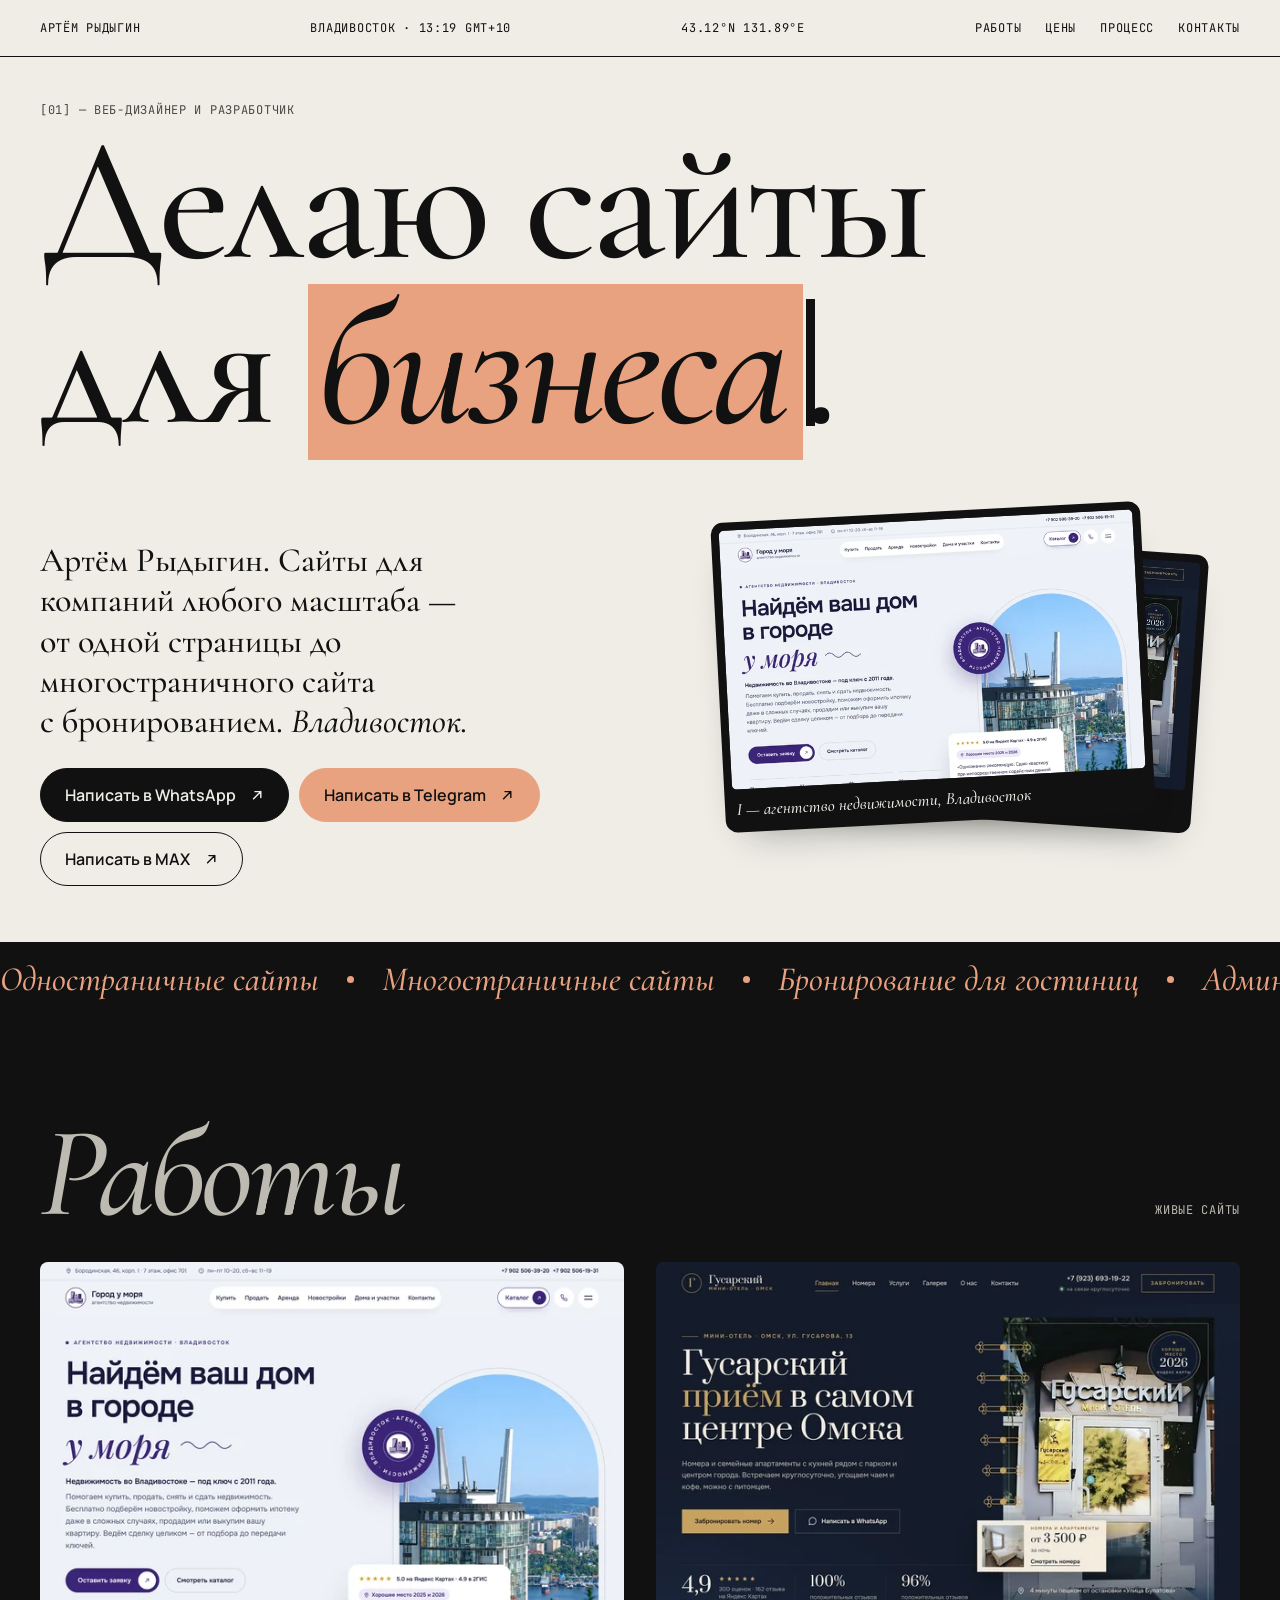
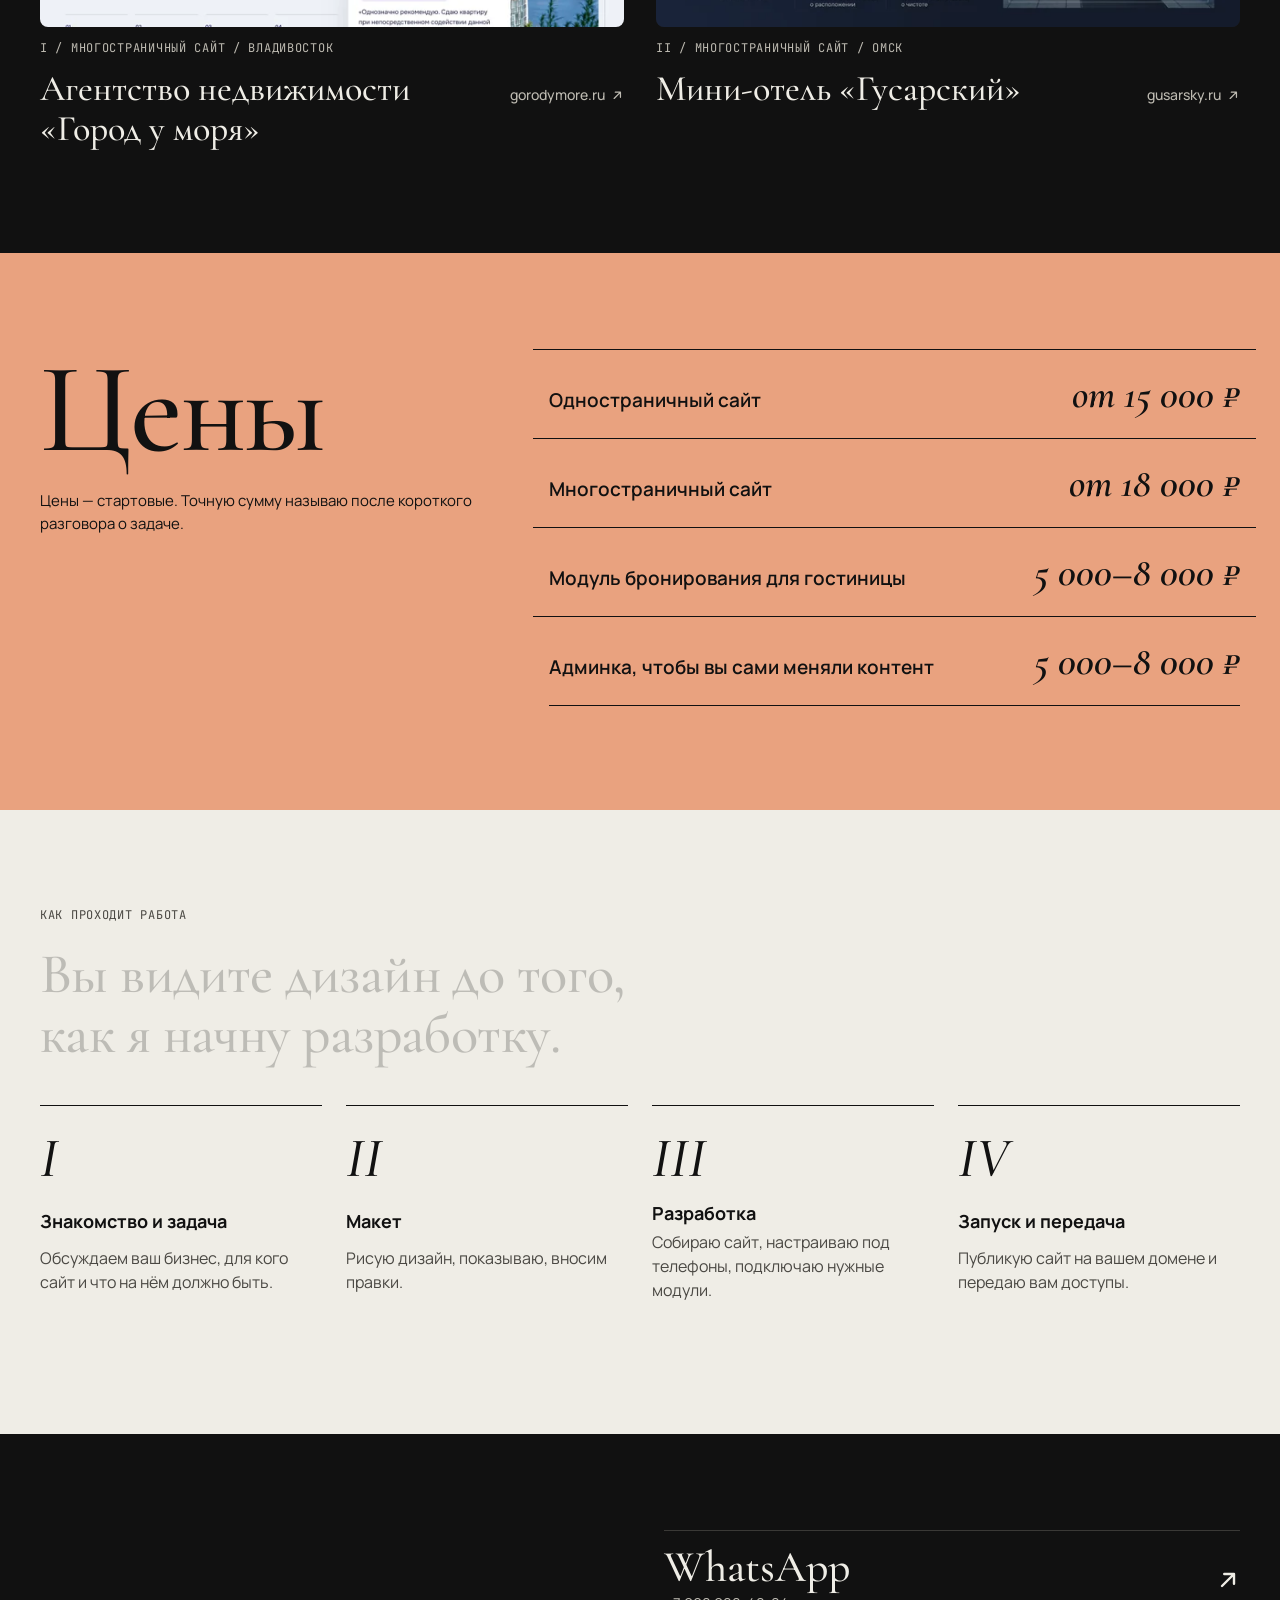
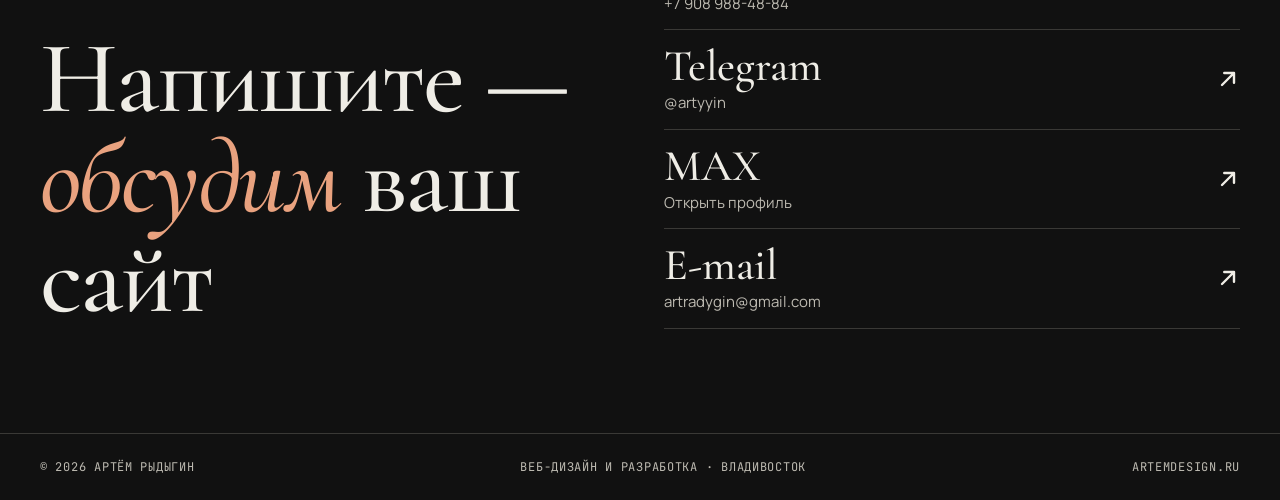
==== commit 3eae4082: "Текст: «для малого бизнеса» → «для компаний любого масштаба»" ====
--- a/index.html
+++ b/index.html
@@ -4,7 +4,7 @@
 <meta charset="utf-8">
 <meta name="viewport" content="width=device-width, initial-scale=1, viewport-fit=cover">
 <title>Артём Рыдыгин — сайты для бизнеса, Владивосток</title>
-<meta name="description" content="Веб-дизайнер и разработчик Артём Рыдыгин. Одностраничные и многостраничные сайты для малого бизнеса, модуль бронирования и админка. Цены от 15 000 ₽.">
+<meta name="description" content="Веб-дизайнер и разработчик Артём Рыдыгин. Одностраничные и многостраничные сайты для компаний любого масштаба, модуль бронирования и админка. Цены от 15 000 ₽.">
 <link rel="canonical" href="https://artemdesign.ru/">
 <meta name="theme-color" content="#EFEDE6">
 
@@ -13,7 +13,7 @@
 <meta property="og:site_name" content="artemdesign.ru">
 <meta property="og:url" content="https://artemdesign.ru/">
 <meta property="og:title" content="Артём Рыдыгин — сайты для бизнеса">
-<meta property="og:description" content="Одностраничные и многостраничные сайты для малого бизнеса. Владивосток. Цены от 15 000 ₽.">
+<meta property="og:description" content="Одностраничные и многостраничные сайты для компаний любого масштаба. Владивосток. Цены от 15 000 ₽.">
 <meta property="og:image" content="https://artemdesign.ru/img/og.jpg">
 <meta property="og:image:width" content="1200">
 <meta property="og:image:height" content="630">
@@ -69,7 +69,7 @@
       </div>
 
       <div class="hero__side hero__fade">
-        <p class="hero__lead">Артём Рыдыгин. Сайты для малого бизнеса — от&nbsp;одной страницы до многостраничного сайта с&nbsp;бронированием. <i>Владивосток.</i></p>
+        <p class="hero__lead">Артём Рыдыгин. Сайты для компаний любого масштаба — от&nbsp;одной страницы до многостраничного сайта с&nbsp;бронированием. <i>Владивосток.</i></p>
         <div class="btns" id="hero-cta">
           <a class="btn btn--ink" href="https://wa.me/79089884884" target="_blank" rel="noopener">Написать в WhatsApp <svg class="arrow" aria-hidden="true"><use href="#i-arrow"/></svg></a>
           <a class="btn btn--accent" href="https://t.me/artyyin" target="_blank" rel="noopener">Написать в Telegram <svg class="arrow" aria-hidden="true"><use href="#i-arrow"/></svg></a>
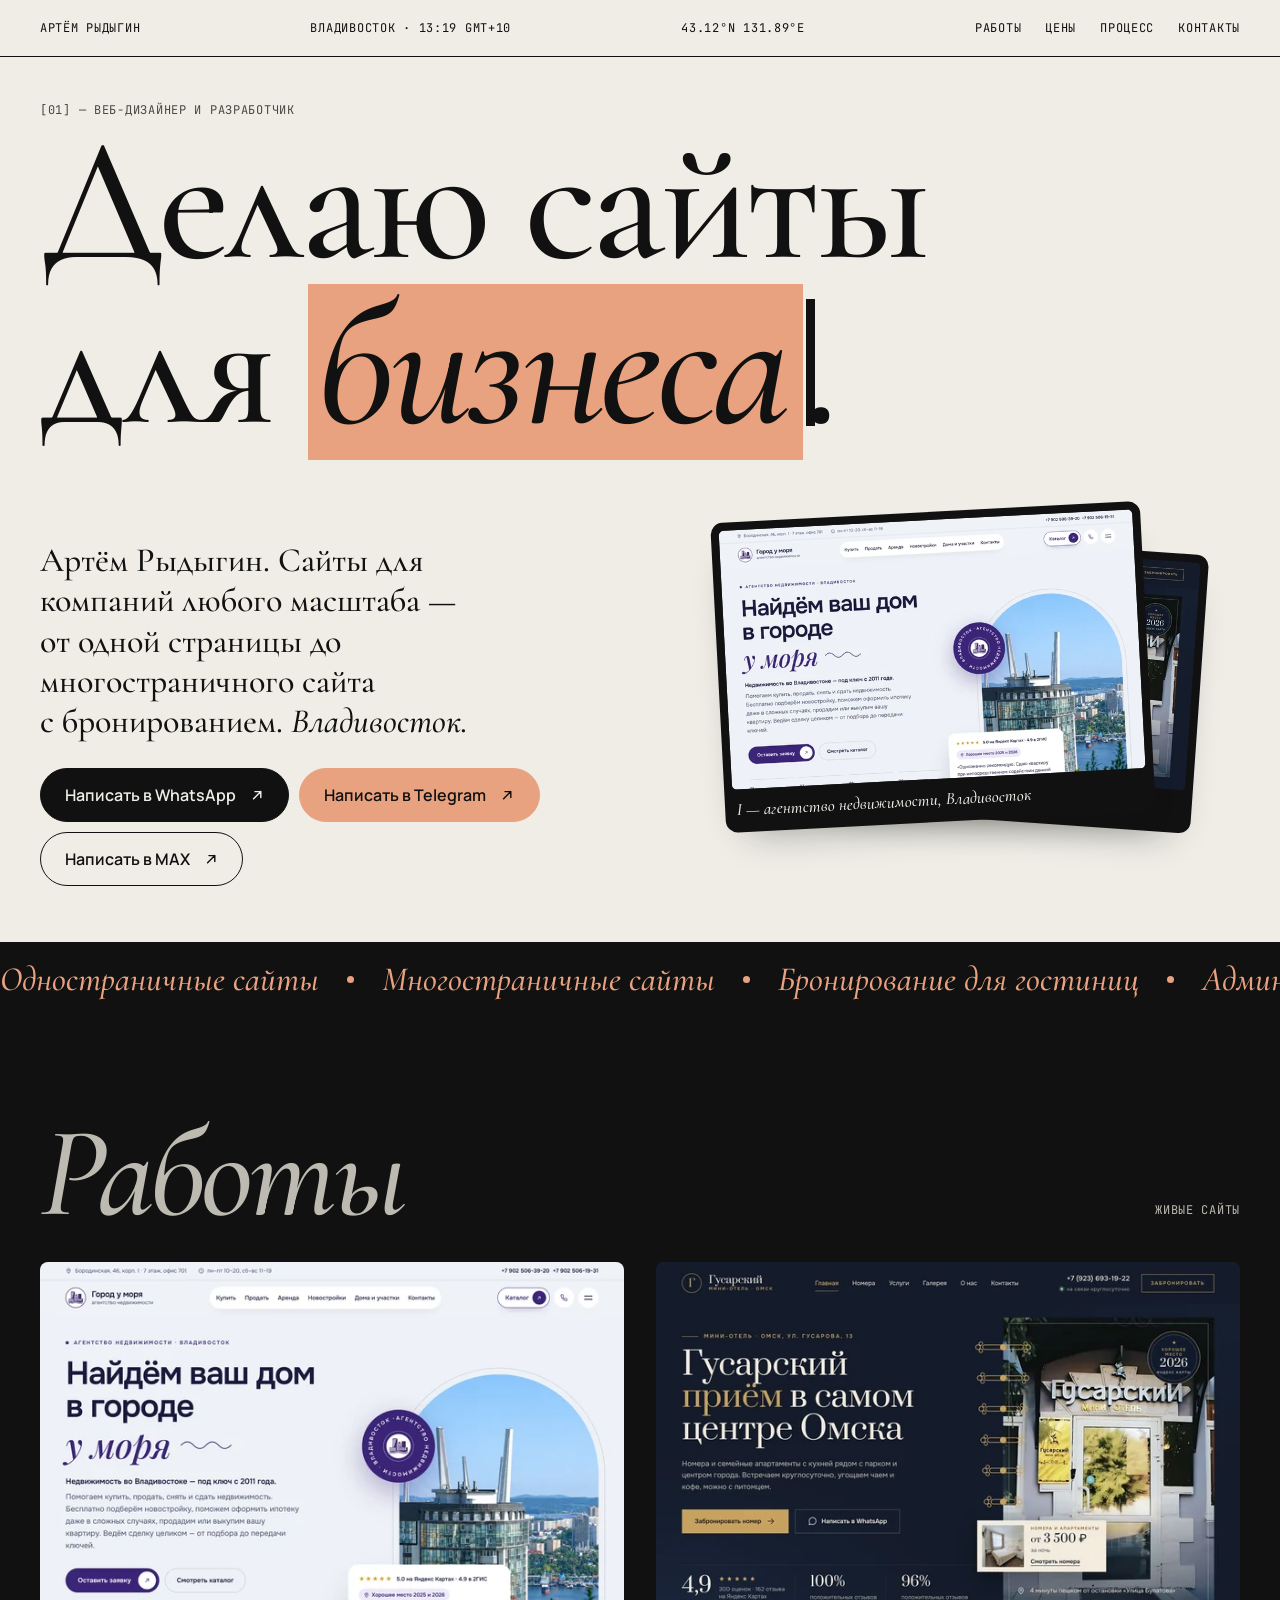
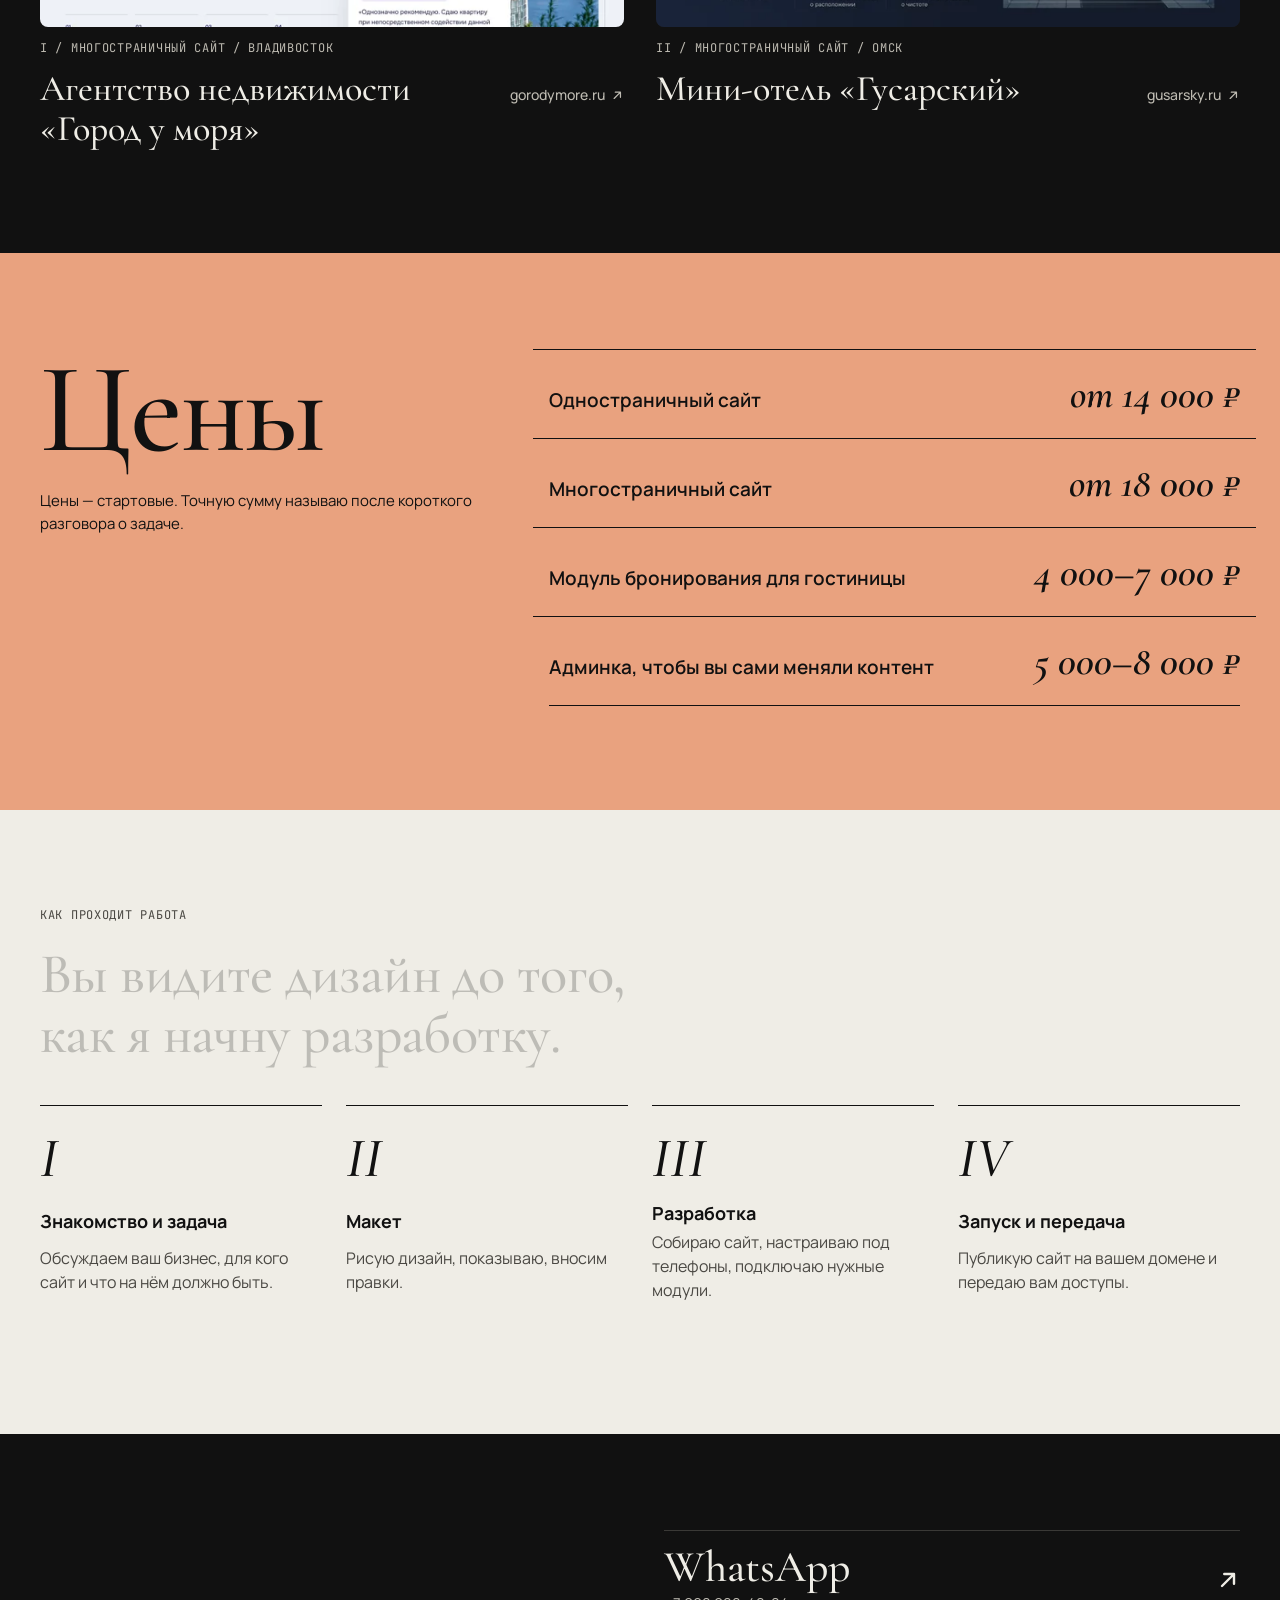
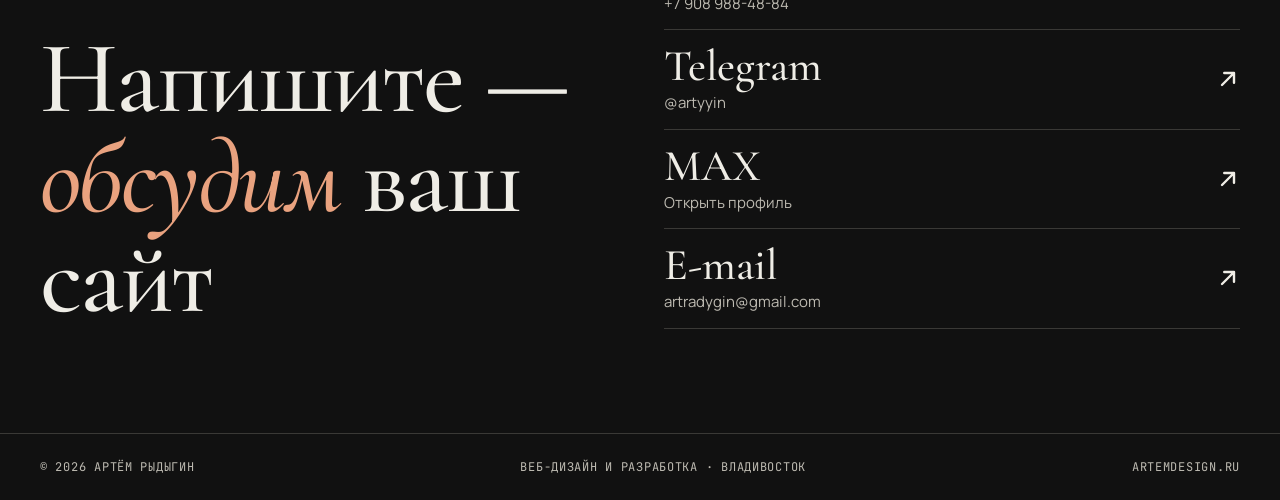
==== commit cee87a50: "Update pricing details in index.html" ====
--- a/index.html
+++ b/index.html
@@ -4,7 +4,7 @@
 <meta charset="utf-8">
 <meta name="viewport" content="width=device-width, initial-scale=1, viewport-fit=cover">
 <title>Артём Рыдыгин — сайты для бизнеса, Владивосток</title>
-<meta name="description" content="Веб-дизайнер и разработчик Артём Рыдыгин. Одностраничные и многостраничные сайты для компаний любого масштаба, модуль бронирования и админка. Цены от 15 000 ₽.">
+<meta name="description" content="Веб-дизайнер и разработчик Артём Рыдыгин. Одностраничные и многостраничные сайты для компаний любого масштаба, модуль бронирования и админка. Цены от 14 000 ₽.">
 <link rel="canonical" href="https://artemdesign.ru/">
 <meta name="theme-color" content="#EFEDE6">
 
@@ -13,7 +13,7 @@
 <meta property="og:site_name" content="artemdesign.ru">
 <meta property="og:url" content="https://artemdesign.ru/">
 <meta property="og:title" content="Артём Рыдыгин — сайты для бизнеса">
-<meta property="og:description" content="Одностраничные и многостраничные сайты для компаний любого масштаба. Владивосток. Цены от 15 000 ₽.">
+<meta property="og:description" content="Одностраничные и многостраничные сайты для компаний любого масштаба. Владивосток. Цены от 14 000 ₽.">
 <meta property="og:image" content="https://artemdesign.ru/img/og.jpg">
 <meta property="og:image:width" content="1200">
 <meta property="og:image:height" content="630">
@@ -169,9 +169,9 @@
         <p class="prices__note" data-reveal data-delay="1">Цены — стартовые. Точную сумму называю после короткого разговора о&nbsp;задаче.</p>
       </div>
       <ul class="prices__list">
-        <li class="price" data-reveal><span class="price__name">Одностраничный сайт</span><span class="price__sum">от 15&nbsp;000&nbsp;₽</span></li>
+        <li class="price" data-reveal><span class="price__name">Одностраничный сайт</span><span class="price__sum">от 14&nbsp;000&nbsp;₽</span></li>
         <li class="price" data-reveal data-delay="1"><span class="price__name">Многостраничный сайт</span><span class="price__sum">от 18&nbsp;000&nbsp;₽</span></li>
-        <li class="price" data-reveal data-delay="2"><span class="price__name">Модуль бронирования для гостиницы</span><span class="price__sum">5&nbsp;000–8&nbsp;000&nbsp;₽</span></li>
+        <li class="price" data-reveal data-delay="2"><span class="price__name">Модуль бронирования для гостиницы</span><span class="price__sum">4&nbsp;000–7&nbsp;000&nbsp;₽</span></li>
         <li class="price" data-reveal data-delay="3"><span class="price__name">Админка, чтобы вы сами меняли контент</span><span class="price__sum">5&nbsp;000–8&nbsp;000&nbsp;₽</span></li>
       </ul>
     </div>
